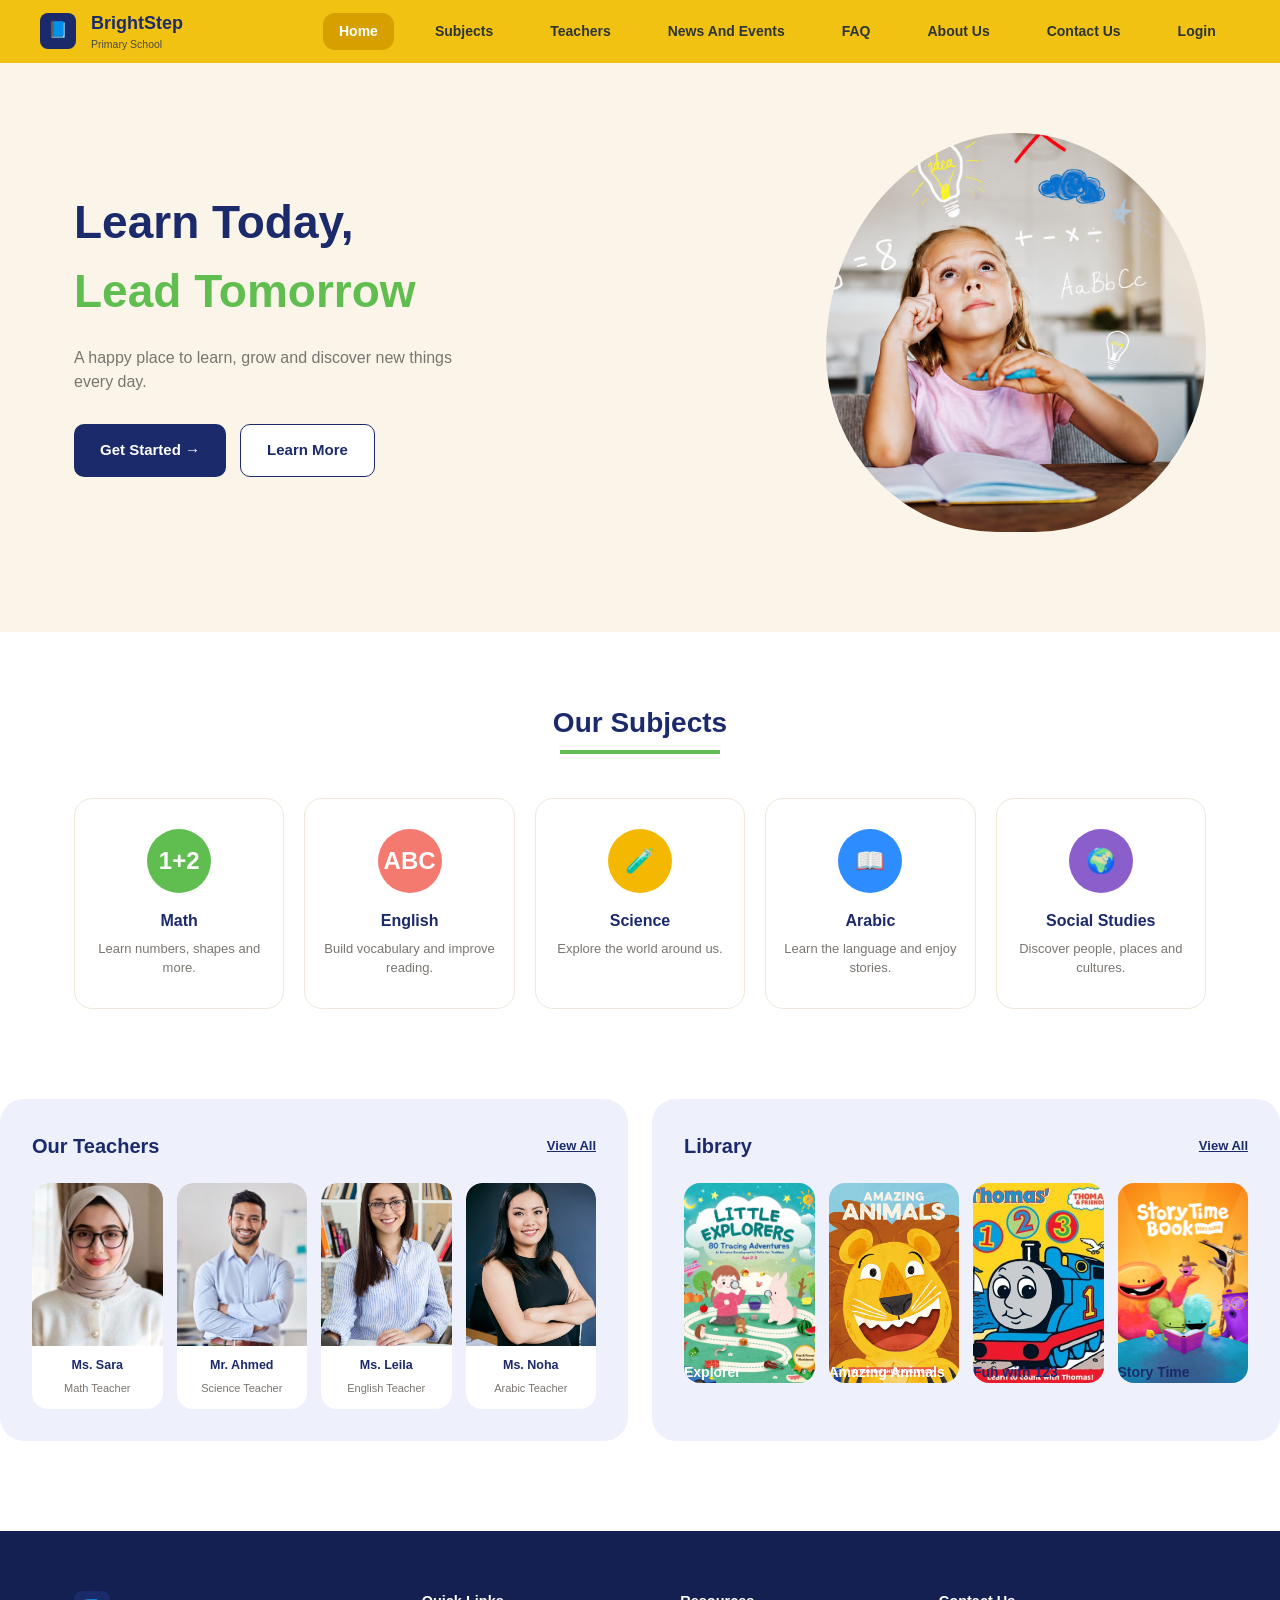
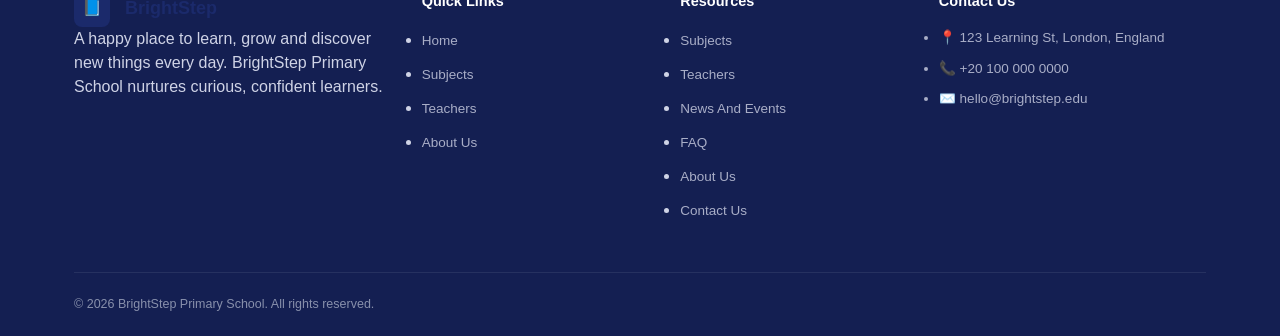
==== index.html @ 3312d513 "Fix HTML entities in index.html Replaced HTML entities with actual characters for better readability" ====
<!DOCTYPE html>
<html lang="en">
<head>
  <meta charset="UTF-8">
  <meta name="viewport" content="width=device-width, initial-scale=1.0">
  <link rel="stylesheet" href="home.css">
  <title>BrightStep Primary School</title>
</head>
<body>
<header class="nav">
  <a class="brand">
    <div class="logo">📘</div>
    <div>
      <div class="name">BrightStep</div>
      <div class="tag">Primary School</div>
    </div>
  </a>
  <nav class="links">
    <a href="index.html" class="active">Home</a>
    <a href="subjects.html">Subjects</a>
    <a href="teachers.html">Teachers</a>
    <a href="news&events.html">News And Events</a>
    <a href="FAQ.html">FAQ</a>
    <a href="about.html">About Us</a>
    <a href="contact.html">Contact Us</a>
    <a href="login.html">Login</a>
  </nav>
</header>
<section class="hero">
  <div class="wrap">
    <div class="text">
      <h1>Learn Today,<br><span class="lead">Lead  Tomorrow</span></h1>
      <p>A happy place to learn, grow and discover new things every day.</p>
      <div class="ta">
        <a class="btn1" href="subject">Get Started →</a>
        <a class="btn2" href="news&events.html">Learn More</a>
      </div>
    </div>
    <div class="img2">
        <img src="child thinking 2.png">
      </div>     
    </div>
  </div>
</section>
<section class="subjects" id="subjects">
  <div class="wrap">
    <h2>Our Subjects</h2>
    <div class="underline"></div>
    <div class="grid">
      <div class="card">
        <div class="icon" style="background:var(--green);">1+2</div>
        <h3>Math</h3><p>Learn numbers, shapes and more.</p>
      </div>
      <div class="card">
        <div class="icon" style="background:var(--pink);">ABC</div>
        <h3>English</h3><p>Build vocabulary and improve reading.</p>
      </div>
      <div class="card">
        <div class="icon" style="background:var(--gold);">🧪</div>
        <h3>Science</h3><p>Explore the world around us.</p>
      </div>
      <div class="card">
        <div class="icon" style="background:var(--blue);">📖</div>
        <h3>Arabic</h3><p>Learn the language and enjoy stories.</p>
      </div>
      <div class="card">
        <div class="icon" style="background:var(--purple);">🌍</div>
        <h3>Social Studies</h3><p>Discover people, places and cultures.</p>
      </div>
    </div>
  </div>
</section>
<section class="teach" id="teachers">
  <div class="panel">
    <div class="head"><h2>Our Teachers</h2><a href="teacher.html">View All</a></div>
    <div class="teach-grid">
      <div class="teach-card"><div class="teach-photo">
        <img src="teach1.jpeg">
      </div><div class="info"><b>Ms. Sara</b><span>Math Teacher</span></div></div>
      <div class="teach-card"><div class="teach-photo">
        <img src="teach2.jpeg">
      </div><div class="info"><b>Mr. Ahmed</b><span>Science Teacher</span></div></div>
      <div class="teach-card"><div class="teach-photo">
        <img src="teach3.jpeg">
      </div><div class="info"><b>Ms. Leila</b><span>English Teacher</span></div></div>
      <div class="teach-card"><div class="teach-photo">
        <img src="teach4.jpeg">
      </div><div class="info"><b>Ms. Noha</b><span>Arabic Teacher</span></div></div>
    </div>
  </div>
  <div class="panel" id="library">
    <div class="head"><h2>Library</h2><a href="#">View All</a></div>
    <div class="library-grid">
      <div class="book-card">Explorer</div>
      <div class="book-card">Amazing Animals</div>
      <div class="book-card">Fun with 123</div>
      <div class="book-card">Story Time</div>
    </div>
  </div>
</section>
<footer class="footer" id="footer">
  <div class="wrap">
    <div class="top">
      <div class="nav">
        <a class="brand" >
          <div class="logo">📘</div>
          <div class="name">BrightStep</div>
        </a>
        <p>A happy place to learn, grow and discover new things every day. BrightStep Primary School nurtures curious, confident learners.</p>   
      </div>
      <div class="foot">
        <h4>Quick Links</h4>
        <ul>
          <li><a href="index.html">Home</a></li>
          <li><a href="subjects.html">Subjects</a></li>
          <li><a href="teachers.html">Teachers</a></li>
          <li><a href="about.html">About Us</a></li>
        </ul>
      </div>
      <div class="foot">
        <h4>Resources</h4>
        <ul>
          <li><a href="subject.html">Subjects</a></li>
          <li><a href="teacher.html">Teachers</a></li>
          <li><a href="news&events.html">News And Events</a></li>
          <li><a href="FAQ.html">FAQ</a></li>
          <li><a href="about.html">About Us</a></li>
          <li><a href="contact.html">Contact Us</a></li>
        </ul>
      </div>
      <div class="foot">
        <h4>Contact Us</h4>
        <ul class="contact">
          <li>📍 123 Learning St, London, England</li>
          <li>📞 +20 100 000 0000</li>
          <li>✉️ hello@brightstep.edu</li>
        </ul>
      </div>
    </div>
    <div class="bottom">
      <span>© 2026 BrightStep Primary School. All rights reserved.</span>
    </div>
  </div>
</footer>

</body>
</html>
---- home.css ----
:root{
--navy:#1B2A6B;
--navy-dark:#141F52;
--gold:#F5B800;
--cream:#FBF4E8;
--green:#5FBE4F;
--pink:#F4796F;
--blue:#2D8CFF;
--purple:#8A5FCC;
--ink:#2E2A26;
--muted:#7A7570;
--line:#EFE7D8;
--radius:18px;
 }
*{box-sizing:border-box;
margin:0;
padding:0;}
body{
font-family:'Segoe UI', Tahoma, Arial, sans-serif;
color:var(--ink);
background:#fff;
line-height:1.5;
}
.wrap{
max-width:1180px;
margin:0 auto;
padding:0 24px;}
header.nav {
width: 100%;
background-color: #f1c212;
display: flex;
align-items: center;
padding: 10px 40px;
box-sizing: border-box;
gap: 30px; 
}
.brand {
display: flex;
align-items: center;
gap: 15px;
text-decoration: none;
}
.brand .logo {
  width: 36px;
  height: 36px;
  background: var(--navy, #1e272e);
  border-radius: 8px;
  display: flex;
  align-items: center;
  justify-content: center;
  color: #fff;
  font-size: 16px;
  font-family: 'Courier New', Courier, monospace;
}
.brand .name {
  font-size: 18px;
  font-weight: 800;
  color: var(--navy, #1e272e);
  font-family: Verdana, Geneva, Tahoma, sans-serif;
}
.brand .tag {
  font-size: 10.5px;
  color: #4a4a4a;
}
nav.links {
  display: flex;
  align-items: center;
  gap: 25px; 
  padding-left:110px;
}
nav.links a {
  text-decoration: none;
  font-size: 14px;
  font-weight: 600;
  color: #2d3436;
  padding: 8px 16px;
  border-radius: 12px; 
  transition: all 0.2s ease;
  white-space: nowrap;
  font-family: Verdana, Geneva, Tahoma, sans-serif;
}
nav.links a.active {
  background-color: #d6a100;
  color: #ffffff;
  font-weight: 700;
}
nav.links a:hover:not(.active) {
  background-color: rgba(255, 255, 255, 0.25);
}
.hero{
  background:var(--cream); 
  position:relative;
  overflow:hidden;
  padding:70px 0 100px;}
.hero .wrap{display:flex;
  align-items:center;
  gap:40px;
  position:relative;}
.text{flex:1;
  min-width:280px;}
.text h1{font-size:46px;
  font-weight:800;
  color:var(--navy);
  margin-bottom:20px;}
.text h1 .lead{color:var(--green);}
.text p{color:var(--muted);
  font-size:16px;
  max-width:420px;
  margin-bottom:30px;}
.ta{display:flex;
  gap:14px;}
.btn1{
  background:var(--navy);
  color:#fff;
  padding:14px 26px;
  border-radius:10px;
  font-weight:700;
  font-size:15px;
  display:inline-flex;
  align-items:center;
  gap:8px;
  text-decoration: none;
}
.btn2{
  text-decoration: none;
  background:#fff;
  color:var(--navy);
  padding:14px 26px;
  border-radius:10px;
  font-weight:700;
  font-size:15px;
  border:1.5px solid var(--navy);
}
.img2{
  width:100%;
  max-width:380px;
  aspect-ratio:1/1.05;
  background:#e9dfc9;
  border-radius:50% 50% 45% 45% / 55% 55% 45% 45%;
  display:flex;
  align-items:center;
  justify-content:center;
  font-size:15px;color:var(--muted);
  overflow:hidden;
}

.img2 img {
  width: 100%;
  height: 100%;
  object-fit: cover;
  display: block;
}


.subjects{padding:70px 0 40px;
  text-align:center;}
.subjects h2{color:var(--navy);
  font-size:28px;
  font-weight:800;
  margin-bottom:6px;}
.subjects .underline{width:160px;
  height:4px;
  background:var(--green);
  margin:0 auto 44px;}
.grid{display:grid;
  grid-template-columns:repeat(5,1fr);
  gap:20px;}
.card{
  border:1px solid var(--line);
  border-radius:var(--radius);
  padding:30px 16px;
  transition:transform .2s, box-shadow .2s;
  }
.card:hover{transform:translateY(-4px);
  box-shadow:0 12px 24px rgba(27,42,107,.08);}
.icon{
  width:64px;
  height:64px;
  border-radius:50%;
  margin:0 auto 16px;
  display:flex;
  align-items:center;
  justify-content:center;
  font-size:24px;
  font-weight:800;
  color:#fff;
}
.card h3{font-size:16px;
  color:var(--navy);
  margin-bottom:6px;}
.card p{font-size:13px;
  color:var(--muted);}
.teach{padding:50px 0 90px;
  display:grid;
  grid-template-columns:1fr 1fr;gap:24px;}
.panel{background:#EEF1FB;
  border-radius:24px;
  padding:32px;}
.head{display:flex;
  justify-content:space-between;
  align-items:center;
  margin-bottom:22px;}
.panel h2{font-size:20px;
  color:var(--navy);
  font-weight:800;}
.head a{font-size:13px;
  color:var(--navy);
  font-weight:700;}
.teach-grid, .library-grid{display:grid;
  grid-template-columns:repeat(4,1fr);gap:14px;}
.teach-card{border-radius:16px;
  overflow:hidden;
  background:#fff;
  text-align:center;}
.teach-photo {
  width: 100%;
  aspect-ratio: 4 / 5; 
  overflow: hidden;
  background: #d8dcef;
  border-radius: 16px 16px 0 0;
}
.teach-photo img {
  width: 100%;
  height: 100%;
  object-fit: cover;
  object-position: center; 
  display: block;
}
.teach-card .info{
  padding:10px 6px;}
.teach-card .info b{
  font-size:12.5px;
  color:var(--navy);
  display:block;}
.teach-card .info span{font-size:11px;
  color:var(--muted);}
.book-card {
  border-radius: 16px;
  display: flex;
  align-items: flex-end;
  color: #fff;
  font-weight: 800;
  font-size: 14px;
  position: relative;
  height: 200px;
  overflow: hidden;
  background-size: cover !important;
  background-position: center !important;
  background-repeat: no-repeat !important;
}
.book-card:nth-child(1) {
  background-color: #1D3E7C;
  background-image: url("phto1.jpeg");
}
.book-card:nth-child(2) {
  background-color: #8CC98A;
  background-image: url("phto2.jpeg");
}
.book-card:nth-child(3) {
  background-color: #BEE3D4;
  color: var(--navy);
  background-image: url("phto3.jpeg");
}
.book-card:nth-child(4) {
  background-color: #8FD3E8;
  color: var(--navy);
  background-image: url("phto4.jpeg");
}
.footer{
  background:var(--navy-dark);
  color:#cfd3e6;
  padding:60px 0 0;}
.top{display:grid;
  grid-template-columns:1.4fr 1fr 1fr 1.2fr;
  gap:36px;
  padding-bottom:40px;
  border-bottom:1px solid rgba(255,255,255,.08);}
.foot h4{color:#fff;
  font-size:14.5px;
  margin-bottom:16px;
  font-weight:700;}
.foot ul li{
  margin-bottom:10px;
}
.foot ul li a{
  font-size:13.5px;
  color:#a9aec7;
  text-decoration: none;}
.foot ul li a:hover{
  color:var(--gold);}
.contact li{font-size:13.5px;
  color:#a9aec7;
  margin-bottom:12px;}
.bottom{
  display:flex;
  justify-content:space-between;
  align-items:center;
  padding:22px 0;
  font-size:12.5px;
  color:#8890ac;
  flex-wrap:wrap;
  gap:10px;
}
@media screen and (max-width: 768px) {
    html, body {
        width: 100% !important;
        max-width: 100% !important;
        overflow-x: hidden !important;
        margin: 0 !important;
        padding: 0 !important;
    }
    div, section, header, footer, .wrap, .panel {
        max-width: 100% !important;
        box-sizing: border-box !important;
    }
    .wrap {
        padding-left: 15px !important;
        padding-right: 15px !important;
    }
    .nav {
        flex-direction: column !important;
        align-items: center !important;
        text-align: center !important;
        height: auto !important;
    }
    .nav .links {
        flex-direction: column !important;
        width: 100% !important;
        gap: 12px !important;
        padding: 10px 0 !important;
    }
    .teach {
        flex-direction: column !important;
        width: 100% !important;
    }
    .panel {
        width: 100% !important;
        margin-bottom: 20px !important;
    }
    .teach-grid, 
    .library-grid, 
    .grid {
        display: flex !important;
        flex-direction: column !important;
        width: 100% !important;
        gap: 15px !important;
    }
    .teach-card, 
    .book-card, 
    .card {
        width: 100% !important;
        max-width: 100% !important;
    }
    .footer .top {
        flex-direction: column !important;
        text-align: center !important;
        gap: 25px !important;
    }
    .footer .foot ul {
        padding: 0 !important;
    }
}
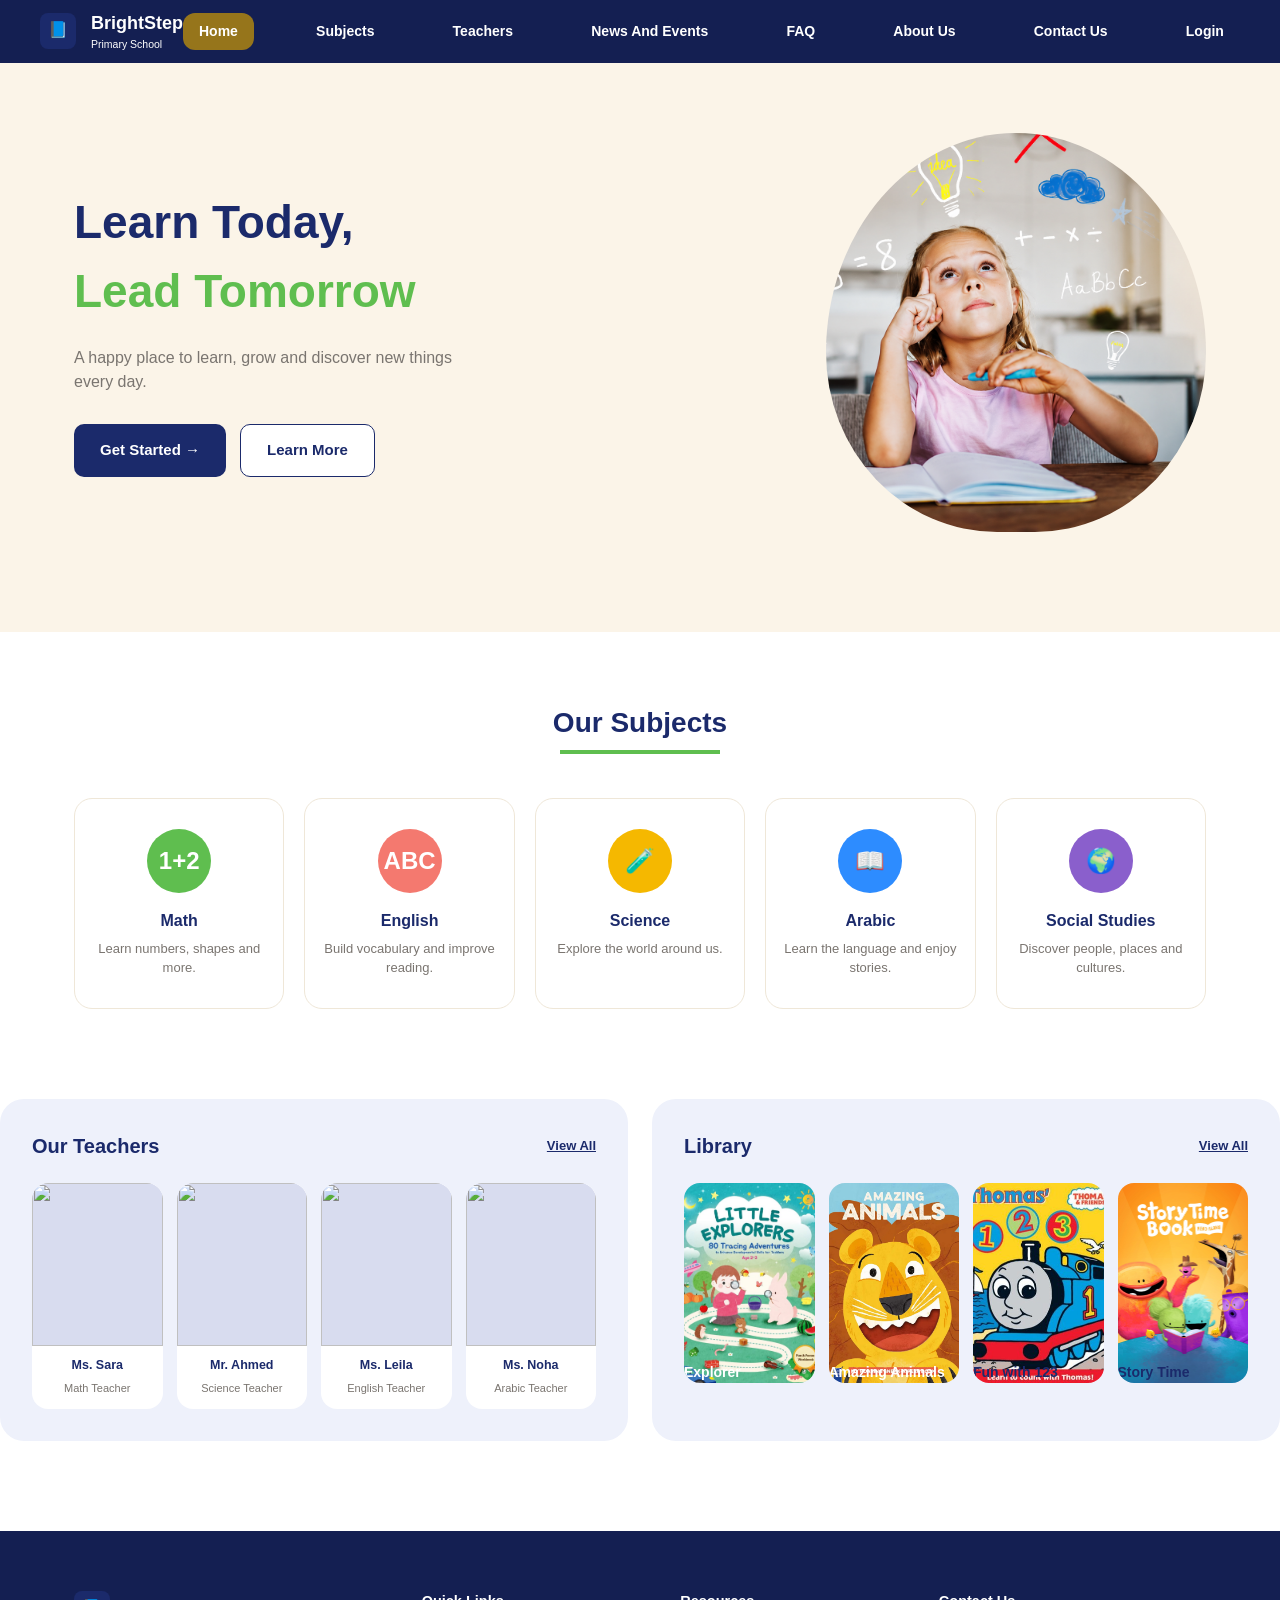
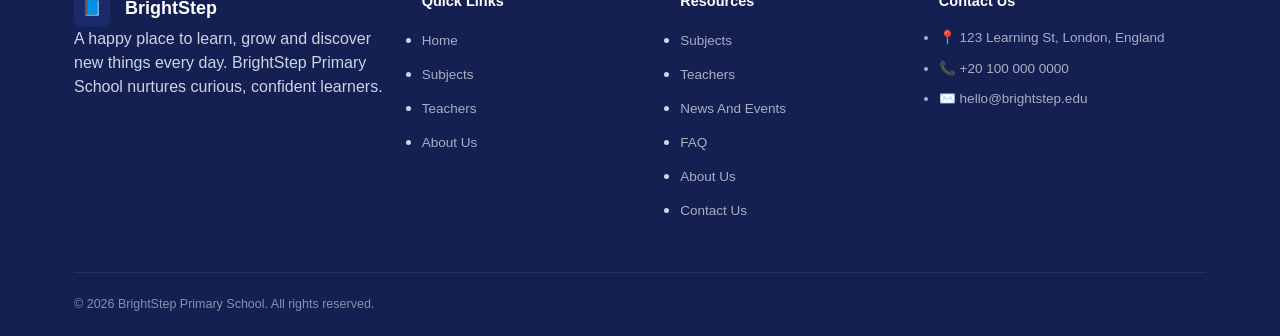
==== commit 26827d22: "Fix HTML formatting and structure" ====
--- a/index.html
+++ b/index.html
@@ -17,7 +17,7 @@
   </a>
   <nav class="links">
     <a href="index.html" class="active">Home</a>
-    <a href="subjects.html">Subjects</a>
+    <a href="subject.html">Subjects</a>
     <a href="teachers.html">Teachers</a>
     <a href="news&events.html">News And Events</a>
     <a href="FAQ.html">FAQ</a>
--- a/home.css
+++ b/home.css
@@ -1,44 +1,48 @@
-:root{
---navy:#1B2A6B;
---navy-dark:#141F52;
---gold:#F5B800;
---cream:#FBF4E8;
---green:#5FBE4F;
---pink:#F4796F;
---blue:#2D8CFF;
---purple:#8A5FCC;
---ink:#2E2A26;
---muted:#7A7570;
---line:#EFE7D8;
---radius:18px;
- }
-*{box-sizing:border-box;
-margin:0;
-padding:0;}
-body{
-font-family:'Segoe UI', Tahoma, Arial, sans-serif;
-color:var(--ink);
-background:#fff;
-line-height:1.5;
-}
-.wrap{
-max-width:1180px;
-margin:0 auto;
-padding:0 24px;}
+:root {
+  --navy: #1b2a6b;
+  --navy-dark: #141f52;
+  --gold: #f5b800;
+  --cream: #fbf4e8;
+  --green: #5fbe4f;
+  --pink: #f4796f;
+  --blue: #2d8cff;
+  --purple: #8a5fcc;
+  --ink: #2e2a26;
+  --muted: #7a7570;
+  --line: #efe7d8;
+  --radius: 18px;
+}
+* {
+  box-sizing: border-box;
+  margin: 0;
+  padding: 0;
+}
+body {
+  font-family: "Segoe UI", Tahoma, Arial, sans-serif;
+  color: var(--ink);
+  background: #fff;
+  line-height: 1.5;
+}
+.wrap {
+  max-width: 1180px;
+  margin: 0 auto;
+  padding: 0 24px;
+}
 header.nav {
-width: 100%;
-background-color: #f1c212;
-display: flex;
-align-items: center;
-padding: 10px 40px;
-box-sizing: border-box;
-gap: 30px; 
+  width: 100%;
+  background-color: var(--navy-dark);
+  display: flex;
+  color: white;
+  align-items: center;
+  padding: 10px 40px;
+  box-sizing: border-box;
 }
 .brand {
-display: flex;
-align-items: center;
-gap: 15px;
-text-decoration: none;
+  display: flex;
+  align-items: center;
+  gap: 15px;
+  text-decoration: none;
+  flex-shrink: 0;
 }
 .brand .logo {
   width: 36px;
@@ -50,98 +54,113 @@
   justify-content: center;
   color: #fff;
   font-size: 16px;
-  font-family: 'Courier New', Courier, monospace;
+  font-family: "Courier New", Courier, monospace;
 }
 .brand .name {
   font-size: 18px;
   font-weight: 800;
-  color: var(--navy, #1e272e);
+  color: white;
   font-family: Verdana, Geneva, Tahoma, sans-serif;
 }
 .brand .tag {
   font-size: 10.5px;
-  color: #4a4a4a;
+  color: white;
 }
 nav.links {
   display: flex;
   align-items: center;
-  gap: 25px; 
-  padding-left:110px;
+  justify-content: space-between;
+  flex: 1;
+  color: white;
 }
 nav.links a {
   text-decoration: none;
   font-size: 14px;
   font-weight: 600;
-  color: #2d3436;
+  color: white;
   padding: 8px 16px;
-  border-radius: 12px; 
+  border-radius: 12px;
   transition: all 0.2s ease;
   white-space: nowrap;
   font-family: Verdana, Geneva, Tahoma, sans-serif;
 }
 nav.links a.active {
-  background-color: #d6a100;
+  background-color: #d6a000ab;
   color: #ffffff;
   font-weight: 700;
 }
 nav.links a:hover:not(.active) {
   background-color: rgba(255, 255, 255, 0.25);
 }
-.hero{
-  background:var(--cream); 
-  position:relative;
-  overflow:hidden;
-  padding:70px 0 100px;}
-.hero .wrap{display:flex;
-  align-items:center;
-  gap:40px;
-  position:relative;}
-.text{flex:1;
-  min-width:280px;}
-.text h1{font-size:46px;
-  font-weight:800;
-  color:var(--navy);
-  margin-bottom:20px;}
-.text h1 .lead{color:var(--green);}
-.text p{color:var(--muted);
-  font-size:16px;
-  max-width:420px;
-  margin-bottom:30px;}
-.ta{display:flex;
-  gap:14px;}
-.btn1{
-  background:var(--navy);
-  color:#fff;
-  padding:14px 26px;
-  border-radius:10px;
-  font-weight:700;
-  font-size:15px;
-  display:inline-flex;
-  align-items:center;
-  gap:8px;
+.hero {
+  background: var(--cream);
+  position: relative;
+  overflow: hidden;
+  padding: 70px 0 100px;
+}
+.hero .wrap {
+  display: flex;
+  align-items: center;
+  gap: 40px;
+  position: relative;
+}
+.text {
+  flex: 1;
+  min-width: 280px;
+}
+.text h1 {
+  font-size: 46px;
+  font-weight: 800;
+  color: var(--navy);
+  margin-bottom: 20px;
+}
+.text h1 .lead {
+  color: var(--green);
+}
+.text p {
+  color: var(--muted);
+  font-size: 16px;
+  max-width: 420px;
+  margin-bottom: 30px;
+}
+.ta {
+  display: flex;
+  gap: 14px;
+}
+.btn1 {
+  background: var(--navy);
+  color: #fff;
+  padding: 14px 26px;
+  border-radius: 10px;
+  font-weight: 700;
+  font-size: 15px;
+  display: inline-flex;
+  align-items: center;
+  gap: 8px;
   text-decoration: none;
 }
-.btn2{
+.btn2 {
   text-decoration: none;
-  background:#fff;
-  color:var(--navy);
-  padding:14px 26px;
-  border-radius:10px;
-  font-weight:700;
-  font-size:15px;
-  border:1.5px solid var(--navy);
-}
-.img2{
-  width:100%;
-  max-width:380px;
-  aspect-ratio:1/1.05;
-  background:#e9dfc9;
-  border-radius:50% 50% 45% 45% / 55% 55% 45% 45%;
-  display:flex;
-  align-items:center;
-  justify-content:center;
-  font-size:15px;color:var(--muted);
-  overflow:hidden;
+  background: #fff;
+  color: var(--navy);
+  padding: 14px 26px;
+  border-radius: 10px;
+  font-weight: 700;
+  font-size: 15px;
+  border: 1.5px solid var(--navy);
+}
+.img2 {
+  width: 100%;
+  max-width: 380px;
+  aspect-ratio: 1/1.05;
+  background: #e9dfc9;
+  border-radius: 50% 50% 45% 45% / 55% 55% 45% 45%;
+  display: flex;
+  align-items: center;
+  justify-content: center;
+  font-size: 15px;
+  color: var(--muted);
+  overflow: hidden;
 }
 
 .img2 img {
@@ -151,70 +170,102 @@
   display: block;
 }
 
-
-.subjects{padding:70px 0 40px;
-  text-align:center;}
-.subjects h2{color:var(--navy);
-  font-size:28px;
-  font-weight:800;
-  margin-bottom:6px;}
-.subjects .underline{width:160px;
-  height:4px;
-  background:var(--green);
-  margin:0 auto 44px;}
-.grid{display:grid;
-  grid-template-columns:repeat(5,1fr);
-  gap:20px;}
-.card{
-  border:1px solid var(--line);
-  border-radius:var(--radius);
-  padding:30px 16px;
-  transition:transform .2s, box-shadow .2s;
-  }
-.card:hover{transform:translateY(-4px);
-  box-shadow:0 12px 24px rgba(27,42,107,.08);}
-.icon{
-  width:64px;
-  height:64px;
-  border-radius:50%;
-  margin:0 auto 16px;
-  display:flex;
-  align-items:center;
-  justify-content:center;
-  font-size:24px;
-  font-weight:800;
-  color:#fff;
-}
-.card h3{font-size:16px;
-  color:var(--navy);
-  margin-bottom:6px;}
-.card p{font-size:13px;
-  color:var(--muted);}
-.teach{padding:50px 0 90px;
-  display:grid;
-  grid-template-columns:1fr 1fr;gap:24px;}
-.panel{background:#EEF1FB;
-  border-radius:24px;
-  padding:32px;}
-.head{display:flex;
-  justify-content:space-between;
-  align-items:center;
-  margin-bottom:22px;}
-.panel h2{font-size:20px;
-  color:var(--navy);
-  font-weight:800;}
-.head a{font-size:13px;
-  color:var(--navy);
-  font-weight:700;}
-.teach-grid, .library-grid{display:grid;
-  grid-template-columns:repeat(4,1fr);gap:14px;}
-.teach-card{border-radius:16px;
-  overflow:hidden;
-  background:#fff;
-  text-align:center;}
+.subjects {
+  padding: 70px 0 40px;
+  text-align: center;
+}
+.subjects h2 {
+  color: var(--navy);
+  font-size: 28px;
+  font-weight: 800;
+  margin-bottom: 6px;
+}
+.subjects .underline {
+  width: 160px;
+  height: 4px;
+  background: var(--green);
+  margin: 0 auto 44px;
+}
+.grid {
+  display: grid;
+  grid-template-columns: repeat(5, 1fr);
+  gap: 20px;
+}
+.card {
+  border: 1px solid var(--line);
+  border-radius: var(--radius);
+  padding: 30px 16px;
+  transition:
+    transform 0.2s,
+    box-shadow 0.2s;
+}
+.card:hover {
+  transform: translateY(-4px);
+  box-shadow: 0 12px 24px rgba(27, 42, 107, 0.08);
+}
+.icon {
+  width: 64px;
+  height: 64px;
+  border-radius: 50%;
+  margin: 0 auto 16px;
+  display: flex;
+  align-items: center;
+  justify-content: center;
+  font-size: 24px;
+  font-weight: 800;
+  color: #fff;
+}
+.card h3 {
+  font-size: 16px;
+  color: var(--navy);
+  margin-bottom: 6px;
+}
+.card p {
+  font-size: 13px;
+  color: var(--muted);
+}
+.teach {
+  padding: 50px 0 90px;
+  display: grid;
+  grid-template-columns: 1fr 1fr;
+  gap: 24px;
+}
+.panel {
+  background: #eef1fb;
+  border-radius: 24px;
+  padding: 32px;
+}
+.head {
+  display: flex;
+  justify-content: space-between;
+  align-items: center;
+  margin-bottom: 22px;
+}
+.panel h2 {
+  font-size: 20px;
+  color: var(--navy);
+  font-weight: 800;
+}
+.head a {
+  font-size: 13px;
+  color: var(--navy);
+  font-weight: 700;
+}
+.teach-grid,
+.library-grid {
+  display: grid;
+  grid-template-columns: repeat(4, 1fr);
+  gap: 14px;
+}
+.teach-card {
+  border-radius: 16px;
+  overflow: hidden;
+  background: #fff;
+  text-align: center;
+}
 .teach-photo {
   width: 100%;
-  aspect-ratio: 4 / 5; 
+  aspect-ratio: 4 / 5;
   overflow: hidden;
   background: #d8dcef;
   border-radius: 16px 16px 0 0;
@@ -223,17 +274,21 @@
   width: 100%;
   height: 100%;
   object-fit: cover;
-  object-position: center; 
+  object-position: center;
   display: block;
 }
-.teach-card .info{
-  padding:10px 6px;}
-.teach-card .info b{
-  font-size:12.5px;
-  color:var(--navy);
-  display:block;}
-.teach-card .info span{font-size:11px;
-  color:var(--muted);}
+.teach-card .info {
+  padding: 10px 6px;
+}
+.teach-card .info b {
+  font-size: 12.5px;
+  color: var(--navy);
+  display: block;
+}
+.teach-card .info span {
+  font-size: 11px;
+  color: var(--muted);
+}
 .book-card {
   border-radius: 16px;
   display: flex;
@@ -249,114 +304,113 @@
   background-repeat: no-repeat !important;
 }
 .book-card:nth-child(1) {
-  background-color: #1D3E7C;
+  background-color: #1d3e7c;
   background-image: url("phto1.jpeg");
 }
 .book-card:nth-child(2) {
-  background-color: #8CC98A;
+  background-color: #8cc98a;
   background-image: url("phto2.jpeg");
 }
 .book-card:nth-child(3) {
-  background-color: #BEE3D4;
+  background-color: #bee3d4;
   color: var(--navy);
   background-image: url("phto3.jpeg");
 }
 .book-card:nth-child(4) {
-  background-color: #8FD3E8;
+  background-color: #8fd3e8;
   color: var(--navy);
   background-image: url("phto4.jpeg");
 }
-.footer{
-  background:var(--navy-dark);
-  color:#cfd3e6;
-  padding:60px 0 0;}
-.top{display:grid;
-  grid-template-columns:1.4fr 1fr 1fr 1.2fr;
-  gap:36px;
-  padding-bottom:40px;
-  border-bottom:1px solid rgba(255,255,255,.08);}
-.foot h4{color:#fff;
-  font-size:14.5px;
-  margin-bottom:16px;
-  font-weight:700;}
-.foot ul li{
-  margin-bottom:10px;
-}
-.foot ul li a{
-  font-size:13.5px;
-  color:#a9aec7;
-  text-decoration: none;}
-.foot ul li a:hover{
-  color:var(--gold);}
-.contact li{font-size:13.5px;
-  color:#a9aec7;
-  margin-bottom:12px;}
-.bottom{
-  display:flex;
-  justify-content:space-between;
-  align-items:center;
-  padding:22px 0;
-  font-size:12.5px;
-  color:#8890ac;
-  flex-wrap:wrap;
-  gap:10px;
-}
-@media screen and (max-width: 768px) {
-    html, body {
-        width: 100% !important;
-        max-width: 100% !important;
-        overflow-x: hidden !important;
-        margin: 0 !important;
-        padding: 0 !important;
-    }
-    div, section, header, footer, .wrap, .panel {
-        max-width: 100% !important;
-        box-sizing: border-box !important;
-    }
-    .wrap {
-        padding-left: 15px !important;
-        padding-right: 15px !important;
-    }
-    .nav {
-        flex-direction: column !important;
-        align-items: center !important;
-        text-align: center !important;
-        height: auto !important;
-    }
-    .nav .links {
-        flex-direction: column !important;
-        width: 100% !important;
-        gap: 12px !important;
-        padding: 10px 0 !important;
-    }
-    .teach {
-        flex-direction: column !important;
-        width: 100% !important;
-    }
-    .panel {
-        width: 100% !important;
-        margin-bottom: 20px !important;
-    }
-    .teach-grid, 
-    .library-grid, 
-    .grid {
-        display: flex !important;
-        flex-direction: column !important;
-        width: 100% !important;
-        gap: 15px !important;
-    }
-    .teach-card, 
-    .book-card, 
-    .card {
-        width: 100% !important;
-        max-width: 100% !important;
-    }
-    .footer .top {
-        flex-direction: column !important;
-        text-align: center !important;
-        gap: 25px !important;
-    }
-    .footer .foot ul {
-        padding: 0 !important;
-    }
-}
+.footer {
+  background: var(--navy-dark);
+  color: #cfd3e6;
+  padding: 60px 0 0;
+}
+.top {
+  display: grid;
+  grid-template-columns: 1.4fr 1fr 1fr 1.2fr;
+  gap: 36px;
+  padding-bottom: 40px;
+  border-bottom: 1px solid rgba(255, 255, 255, 0.08);
+}
+.foot h4 {
+  color: #fff;
+  font-size: 14.5px;
+  margin-bottom: 16px;
+  font-weight: 700;
+}
+.foot ul li {
+  margin-bottom: 10px;
+}
+.foot ul li a {
+  font-size: 13.5px;
+  color: #a9aec7;
+  text-decoration: none;
+}
+.foot ul li a:hover {
+  color: var(--gold);
+}
+.contact li {
+  font-size: 13.5px;
+  color: #a9aec7;
+  margin-bottom: 12px;
+}
+.bottom {
+  display: flex;
+  justify-content: space-between;
+  align-items: center;
+  padding: 22px 0;
+  font-size: 12.5px;
+  color: #8890ac;
+  flex-wrap: wrap;
+  gap: 10px;
+}
+@media screen and (max-width: 1000px) {
+  .wrap {
+    padding-left: 15px !important;
+    padding-right: 15px !important;
+  }
+  .nav {
+    flex-direction: column !important;
+    align-items: center !important;
+    text-align: center !important;
+    height: auto !important;
+  }
+  .nav .links {
+    flex-direction: column !important;
+    width: 100% !important;
+    gap: 12px !important;
+    padding: 10px 0 !important;
+  }
+  .teach {
+    grid-template-columns: 1fr !important;
+    width: 100% !important;
+  }
+  .panel {
+    width: 100% !important;
+    margin-bottom: 20px !important;
+  }
+  .teach-grid,
+  .library-grid,
+  .grid {
+    display: grid !important;
+    grid-template-columns: repeat(auto-fit,minmax(130px ,1fr)) !important;
+    width: 100% !important;
+    gap: 15px !important;
+  }
+  .teach-card,
+  .book-card {
+    width: 100% !important;
+    max-width: 100% !important;
+  }
+  .footer .top {
+    grid-template-columns: 1fr !important;
+    text-align: center !important;
+    gap: 25px !important;
+  }
+  .footer .foot ul {
+    padding: 0 !important;
+    list-style: none;
+  }
+}
+
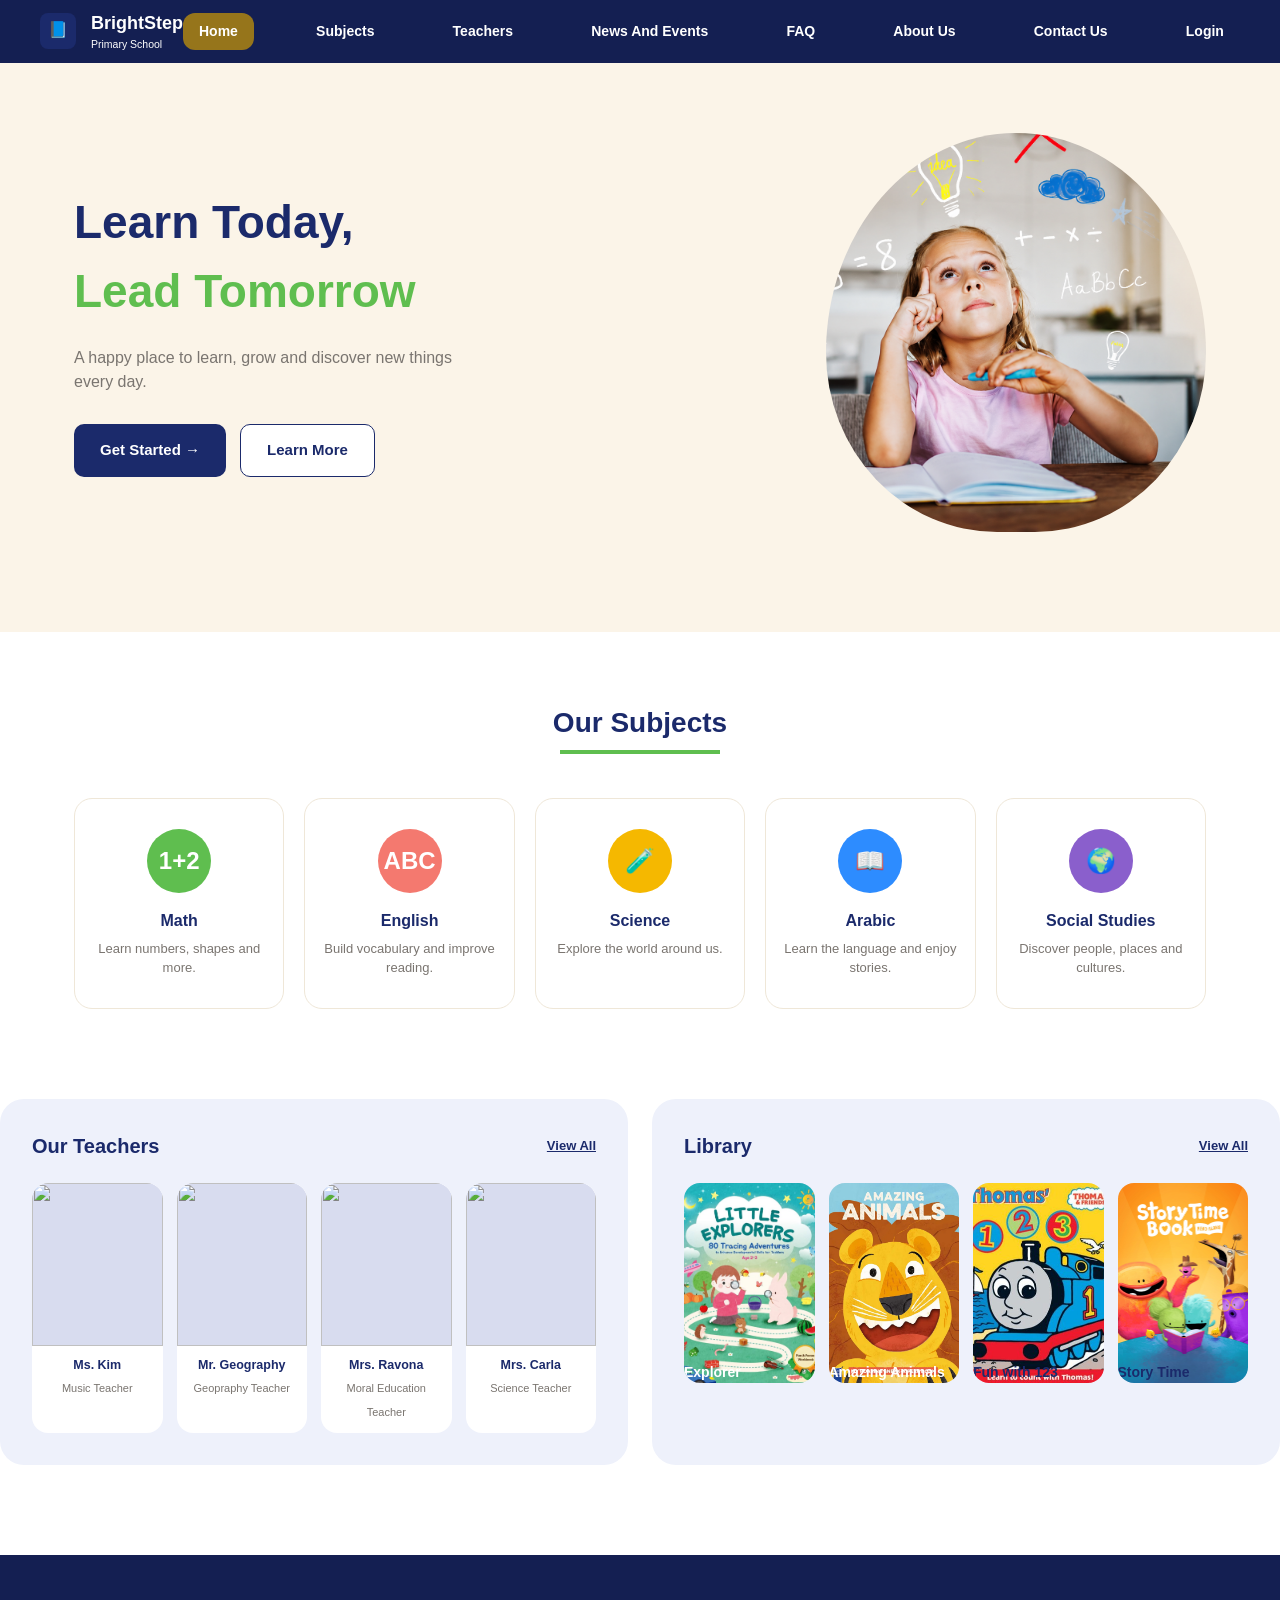
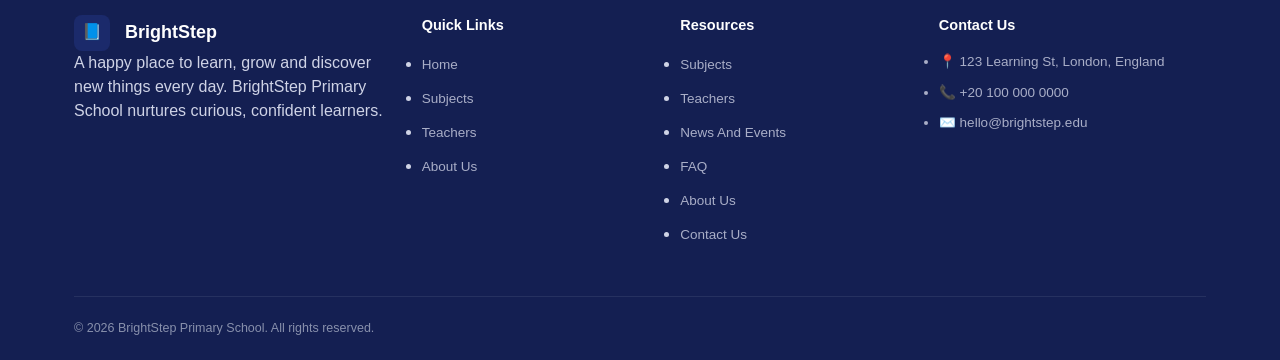
==== commit 6d41561d: "Update index.html" ====
--- a/index.html
+++ b/index.html
@@ -76,16 +76,16 @@
     <div class="teach-grid">
       <div class="teach-card"><div class="teach-photo">
         <img src="teach1.jpeg">
-      </div><div class="info"><b>Ms. Sara</b><span>Math Teacher</span></div></div>
+      </div><div class="info"><b>Ms. Kim</b><span>Music Teacher</span></div></div>
       <div class="teach-card"><div class="teach-photo">
         <img src="teach2.jpeg">
-      </div><div class="info"><b>Mr. Ahmed</b><span>Science Teacher</span></div></div>
+      </div><div class="info"><b>Mr. Geography</b><span>Geopraphy Teacher</span></div></div>
       <div class="teach-card"><div class="teach-photo">
         <img src="teach3.jpeg">
-      </div><div class="info"><b>Ms. Leila</b><span>English Teacher</span></div></div>
+      </div><div class="info"><b>Mrs. Ravona</b><span>Moral Education Teacher</span></div></div>
       <div class="teach-card"><div class="teach-photo">
         <img src="teach4.jpeg">
-      </div><div class="info"><b>Ms. Noha</b><span>Arabic Teacher</span></div></div>
+      </div><div class="info"><b>Mrs. Carla</b><span>Science Teacher</span></div></div>
     </div>
   </div>
   <div class="panel" id="library">
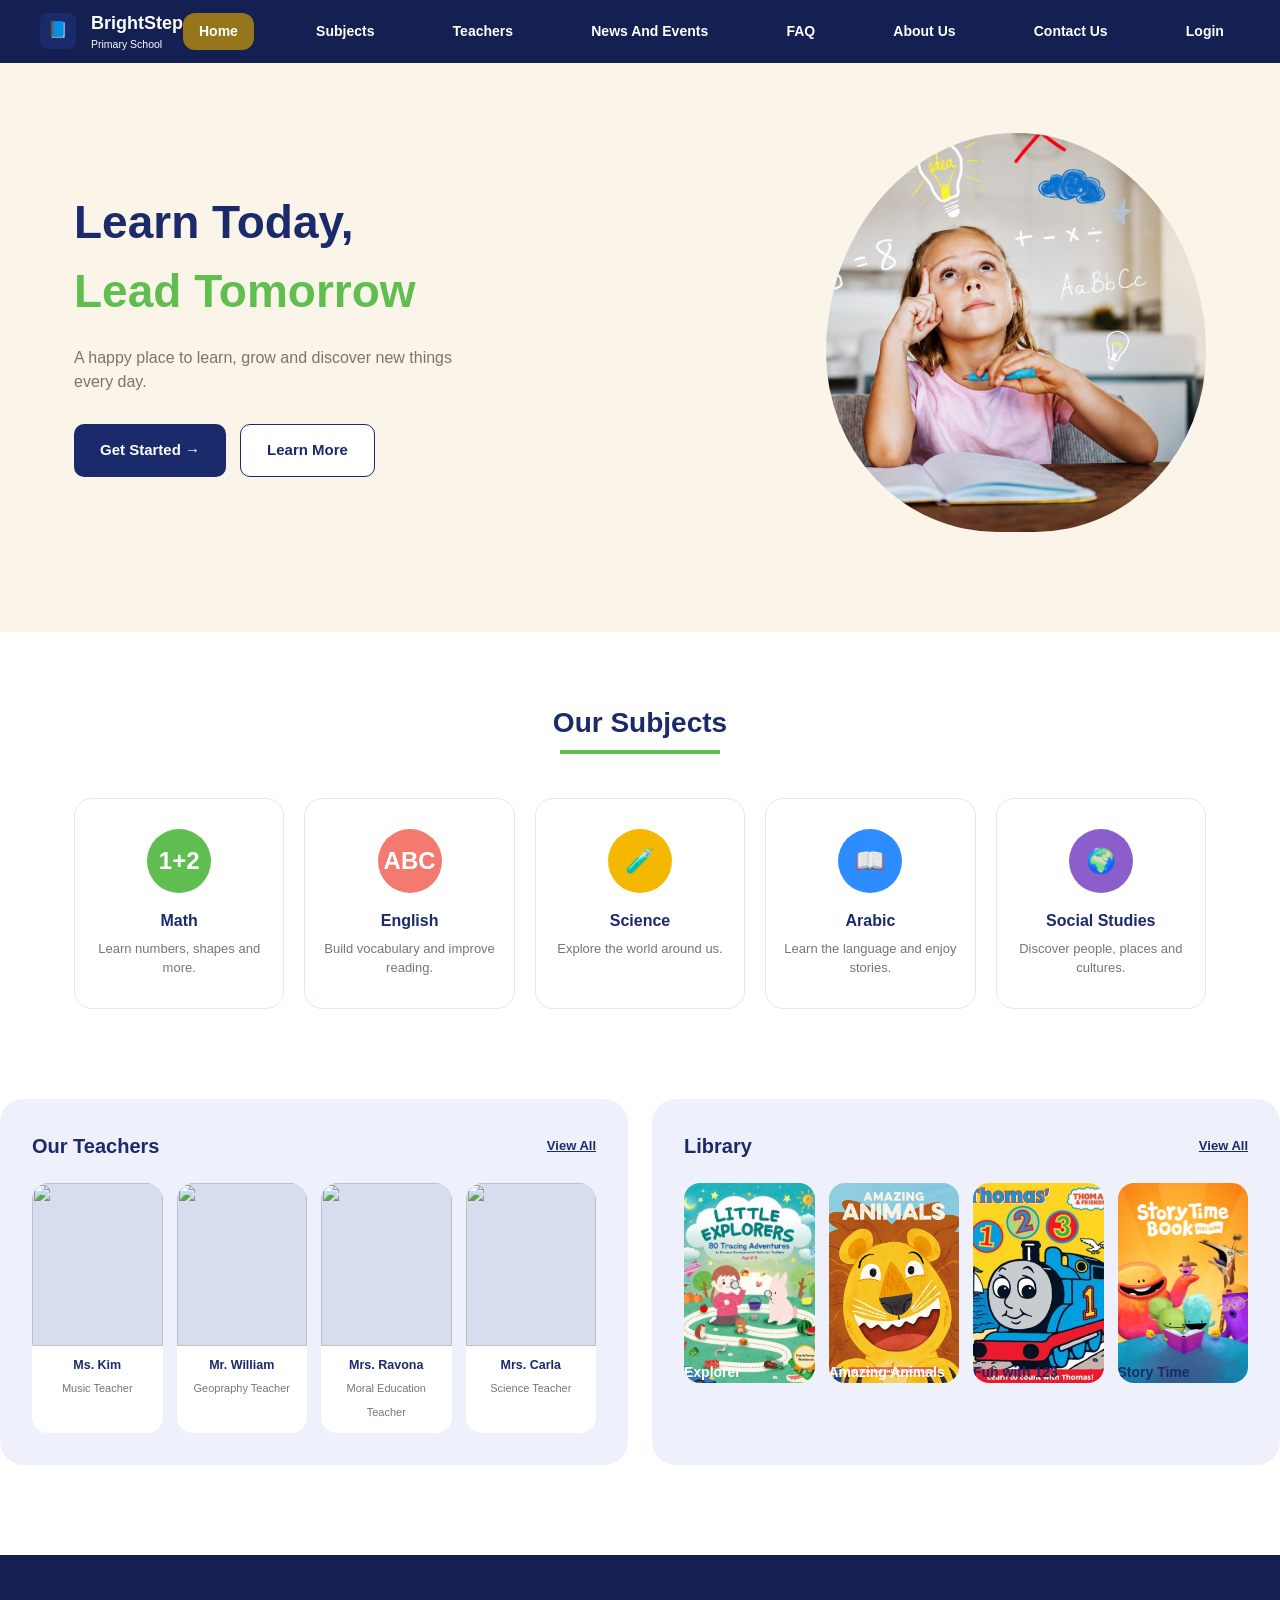
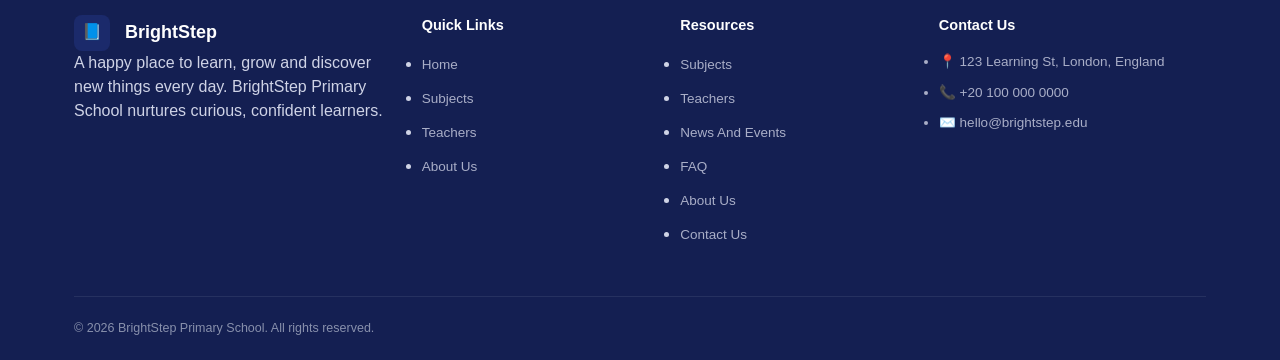
==== commit 24e7cb8c: "Fix HTML formatting and structure" ====
--- a/index.html
+++ b/index.html
@@ -72,19 +72,19 @@
 </section>
 <section class="teach" id="teachers">
   <div class="panel">
-    <div class="head"><h2>Our Teachers</h2><a href="teacher.html">View All</a></div>
+    <div class="head"><h2>Our Teachers</h2><a href="teachers.html">View All</a></div>
     <div class="teach-grid">
       <div class="teach-card"><div class="teach-photo">
-        <img src="teach1.jpeg">
+        <img src="te1.png/pictures">
       </div><div class="info"><b>Ms. Kim</b><span>Music Teacher</span></div></div>
       <div class="teach-card"><div class="teach-photo">
-        <img src="teach2.jpeg">
-      </div><div class="info"><b>Mr. Geography</b><span>Geopraphy Teacher</span></div></div>
+        <img src="te2.png/pictures">
+      </div><div class="info"><b>Mr. William</b><span>Geopraphy Teacher</span></div></div>
       <div class="teach-card"><div class="teach-photo">
-        <img src="teach3.jpeg">
+        <img src="te5.png/pictures">
       </div><div class="info"><b>Mrs. Ravona</b><span>Moral Education Teacher</span></div></div>
       <div class="teach-card"><div class="teach-photo">
-        <img src="teach4.jpeg">
+        <img src="te6.png/pictures">
       </div><div class="info"><b>Mrs. Carla</b><span>Science Teacher</span></div></div>
     </div>
   </div>
--- a/home.css
+++ b/home.css
@@ -18,7 +18,7 @@
   padding: 0;
 }
 body {
-  font-family: "Segoe UI", Tahoma, Arial, sans-serif;
+  font-family: "Poppins", Tahoma, Arial, sans-serif;
   color: var(--ink);
   background: #fff;
   line-height: 1.5;
@@ -54,13 +54,13 @@
   justify-content: center;
   color: #fff;
   font-size: 16px;
-  font-family: "Courier New", Courier, monospace;
+  font-family: "Poppins", Courier, monospace;
 }
 .brand .name {
   font-size: 18px;
   font-weight: 800;
   color: white;
-  font-family: Verdana, Geneva, Tahoma, sans-serif;
+  font-family: 'Poppins', Verdana, Geneva, Tahoma, sans-serif;
 }
 .brand .tag {
   font-size: 10.5px;
@@ -82,7 +82,7 @@
   border-radius: 12px;
   transition: all 0.2s ease;
   white-space: nowrap;
-  font-family: Verdana, Geneva, Tahoma, sans-serif;
+  font-family: 'Poppins', Verdana, Geneva, Tahoma, sans-serif;
 }
 nav.links a.active {
   background-color: #d6a000ab;
@@ -263,6 +263,12 @@
   background: #fff;
   text-align: center;
 }
+
+.teach-card:hover {
+  transform: translateY(-2px);
+  box-shadow: 0 4px 12px rgba(0, 0, 0, 0.8);
+}
+
 .teach-photo {
   width: 100%;
   aspect-ratio: 4 / 5;
@@ -303,6 +309,13 @@
   background-position: center !important;
   background-repeat: no-repeat !important;
 }
+
+.book-card:hover{
+  transform: translateY(-2px);
+  box-shadow: 0 4px 12px rgba(0, 0, 0, 0.8);
+}
+
+
 .book-card:nth-child(1) {
   background-color: #1d3e7c;
   background-image: url("phto1.jpeg");
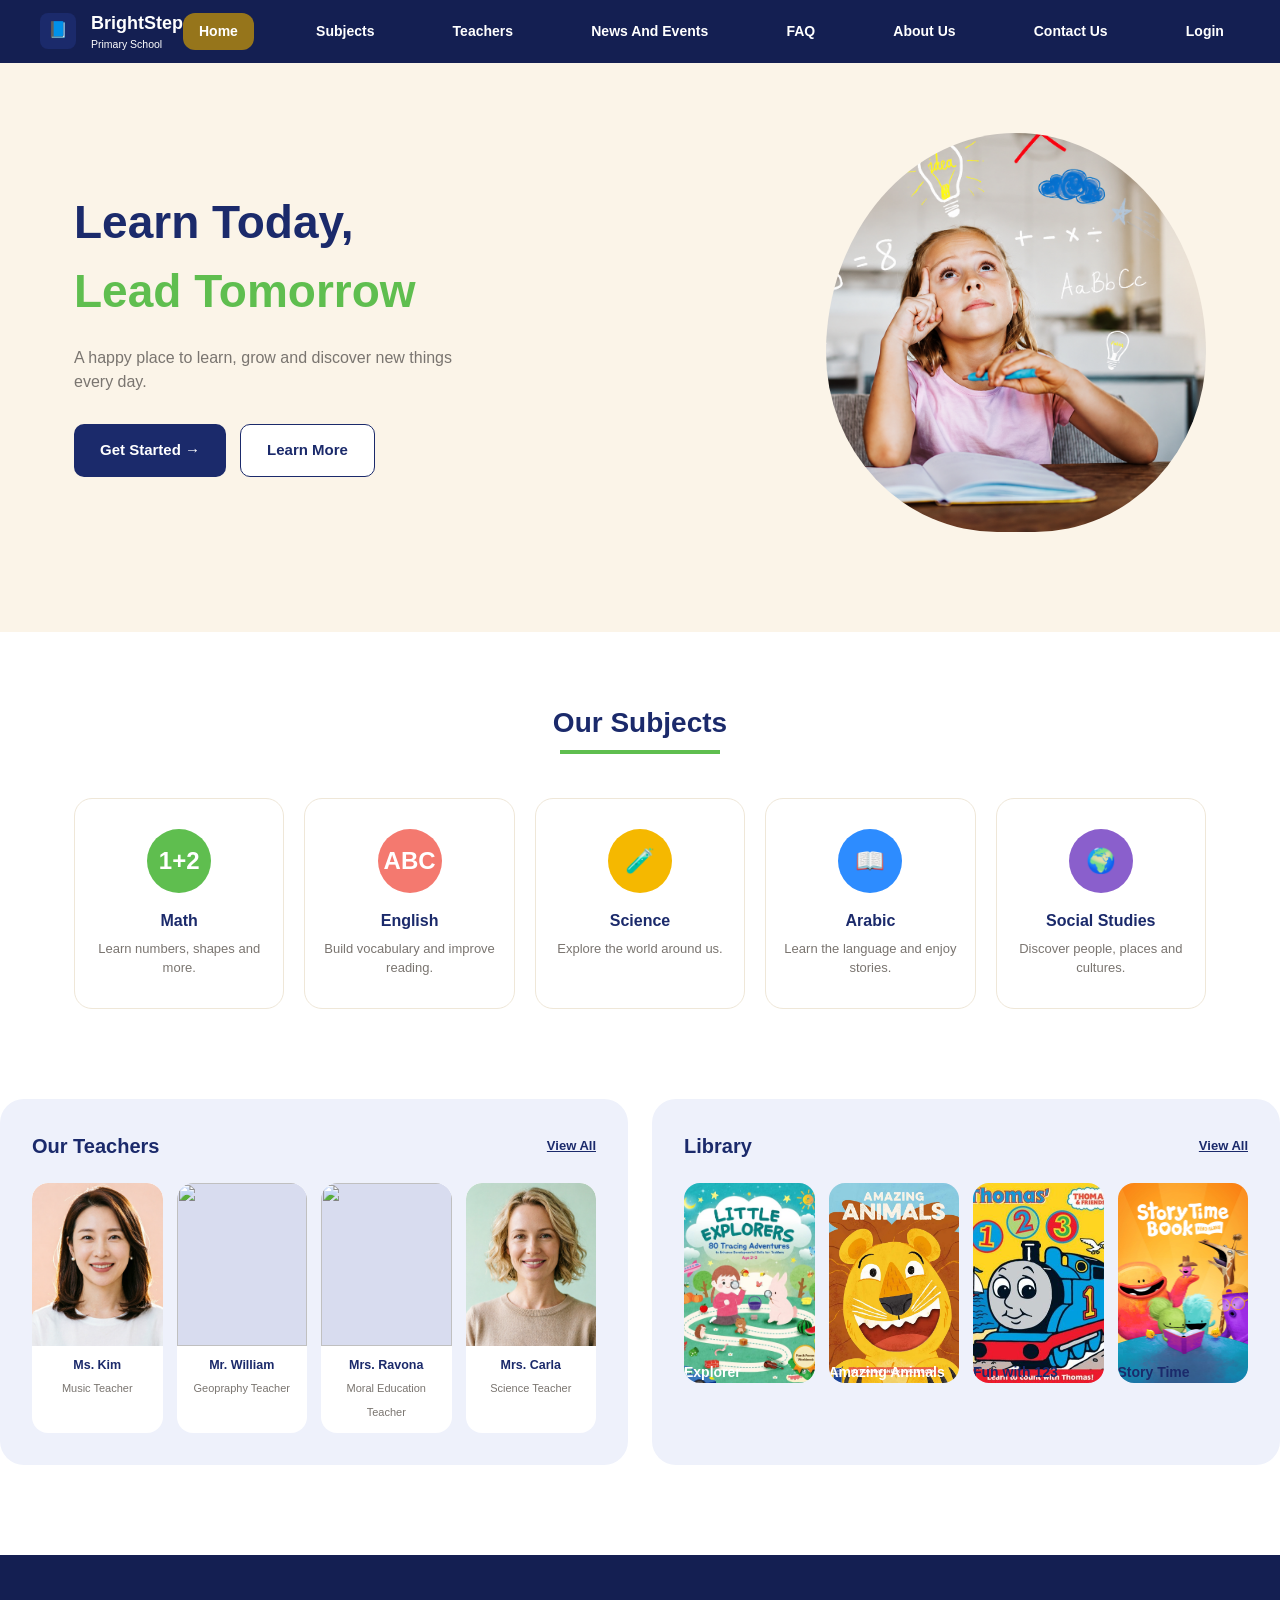
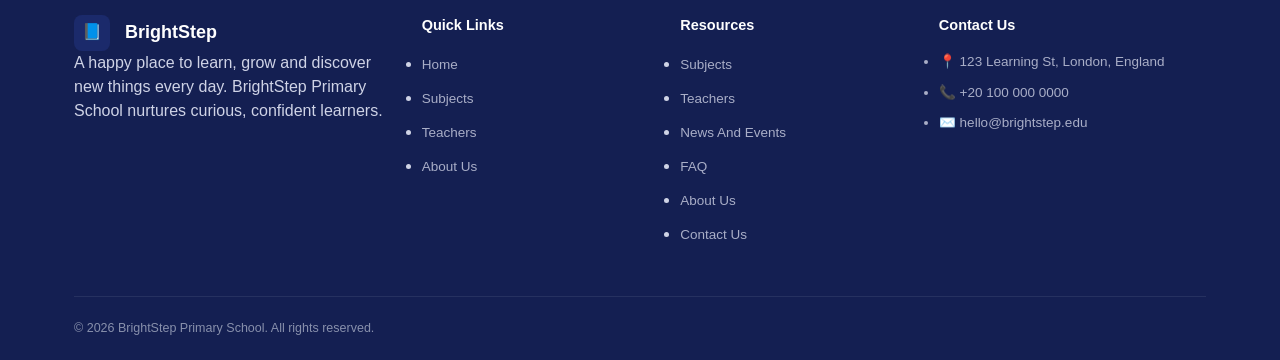
==== commit d5684a52: "Update index.html" ====
--- a/index.html
+++ b/index.html
@@ -75,16 +75,16 @@
     <div class="head"><h2>Our Teachers</h2><a href="teachers.html">View All</a></div>
     <div class="teach-grid">
       <div class="teach-card"><div class="teach-photo">
-        <img src="te1.png/pictures">
+        <img src="pictures/te4.png">
       </div><div class="info"><b>Ms. Kim</b><span>Music Teacher</span></div></div>
       <div class="teach-card"><div class="teach-photo">
         <img src="te2.png/pictures">
       </div><div class="info"><b>Mr. William</b><span>Geopraphy Teacher</span></div></div>
       <div class="teach-card"><div class="teach-photo">
-        <img src="te5.png/pictures">
+        <img src="pictures/te3.png">
       </div><div class="info"><b>Mrs. Ravona</b><span>Moral Education Teacher</span></div></div>
       <div class="teach-card"><div class="teach-photo">
-        <img src="te6.png/pictures">
+        <img src="pictures/te5.png">
       </div><div class="info"><b>Mrs. Carla</b><span>Science Teacher</span></div></div>
     </div>
   </div>
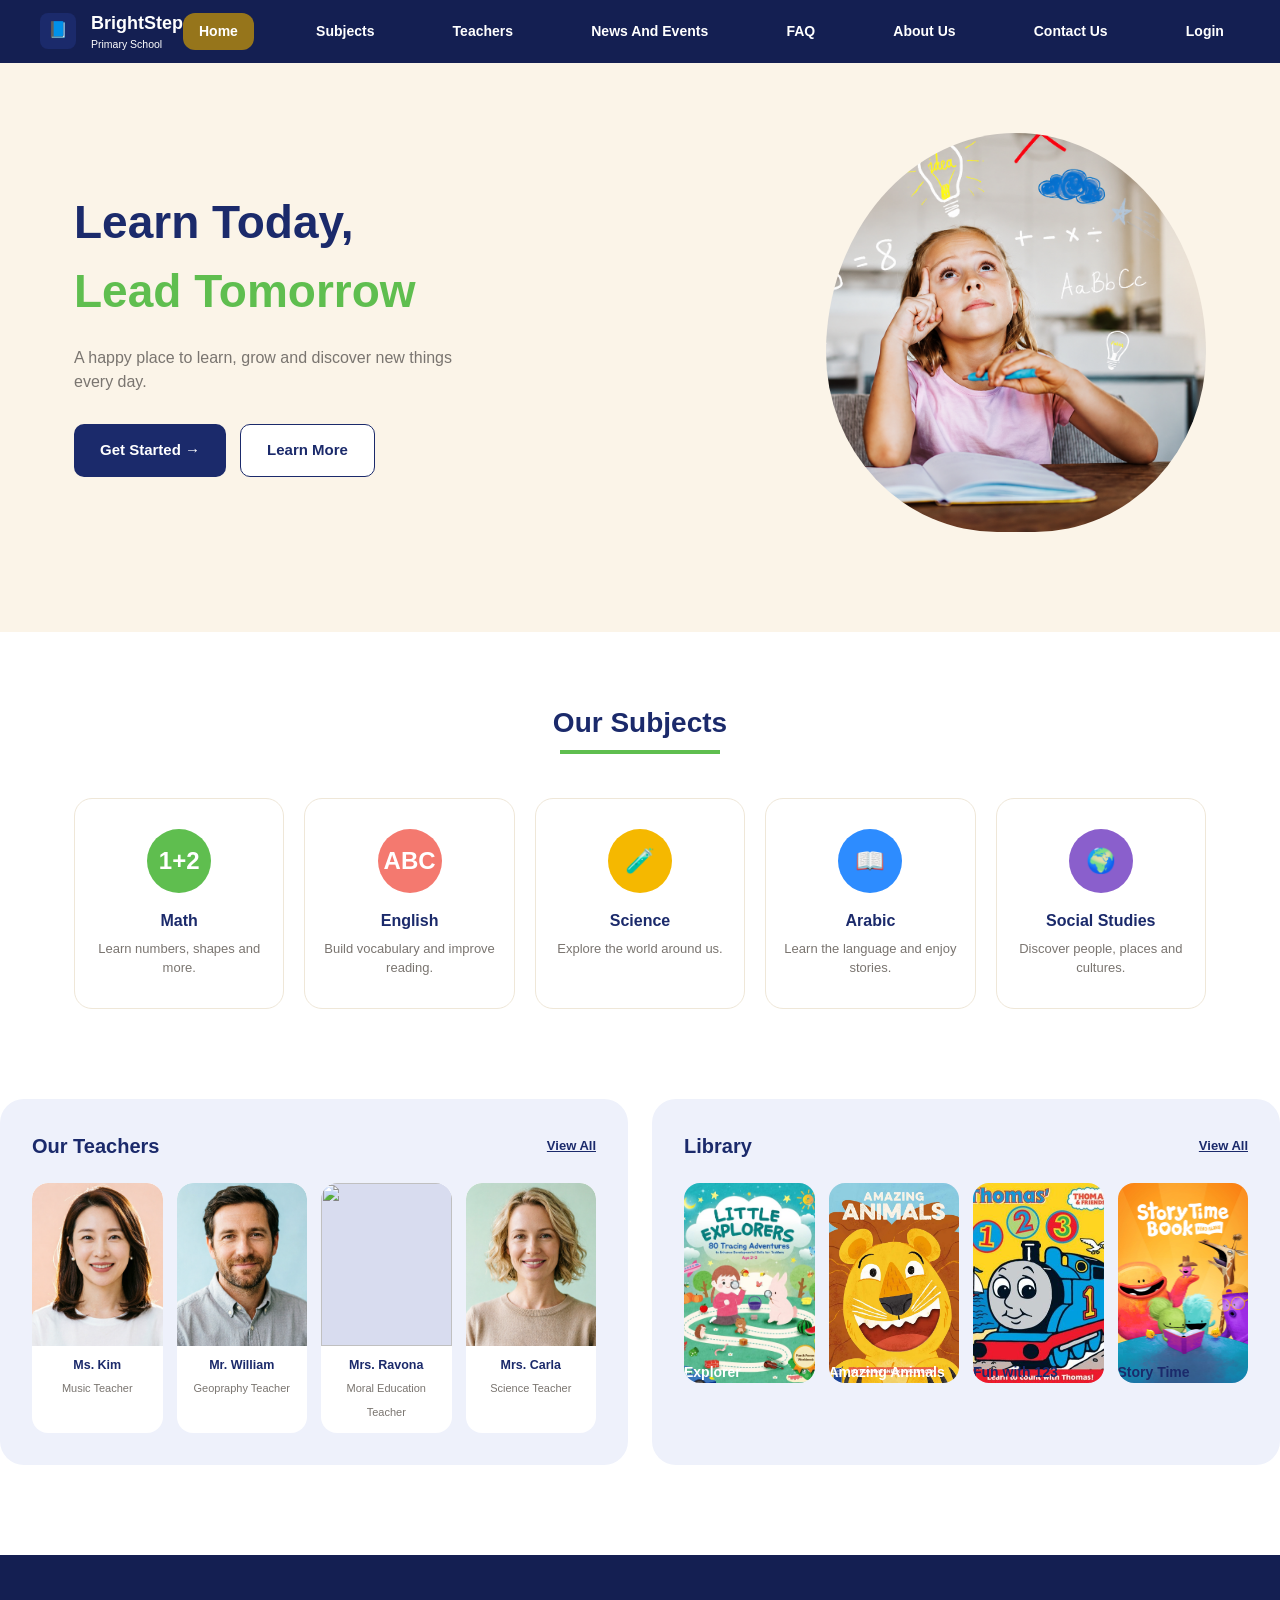
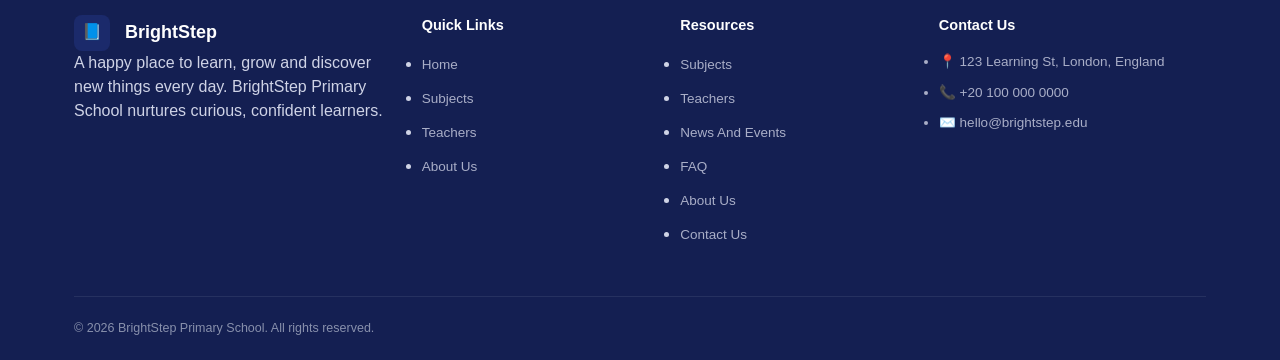
==== commit 4efa80a4: "Update index.html" ====
--- a/index.html
+++ b/index.html
@@ -78,7 +78,7 @@
         <img src="pictures/te4.png">
       </div><div class="info"><b>Ms. Kim</b><span>Music Teacher</span></div></div>
       <div class="teach-card"><div class="teach-photo">
-        <img src="te2.png/pictures">
+        <img src="pictures/te2.png">
       </div><div class="info"><b>Mr. William</b><span>Geopraphy Teacher</span></div></div>
       <div class="teach-card"><div class="teach-photo">
         <img src="pictures/te3.png">
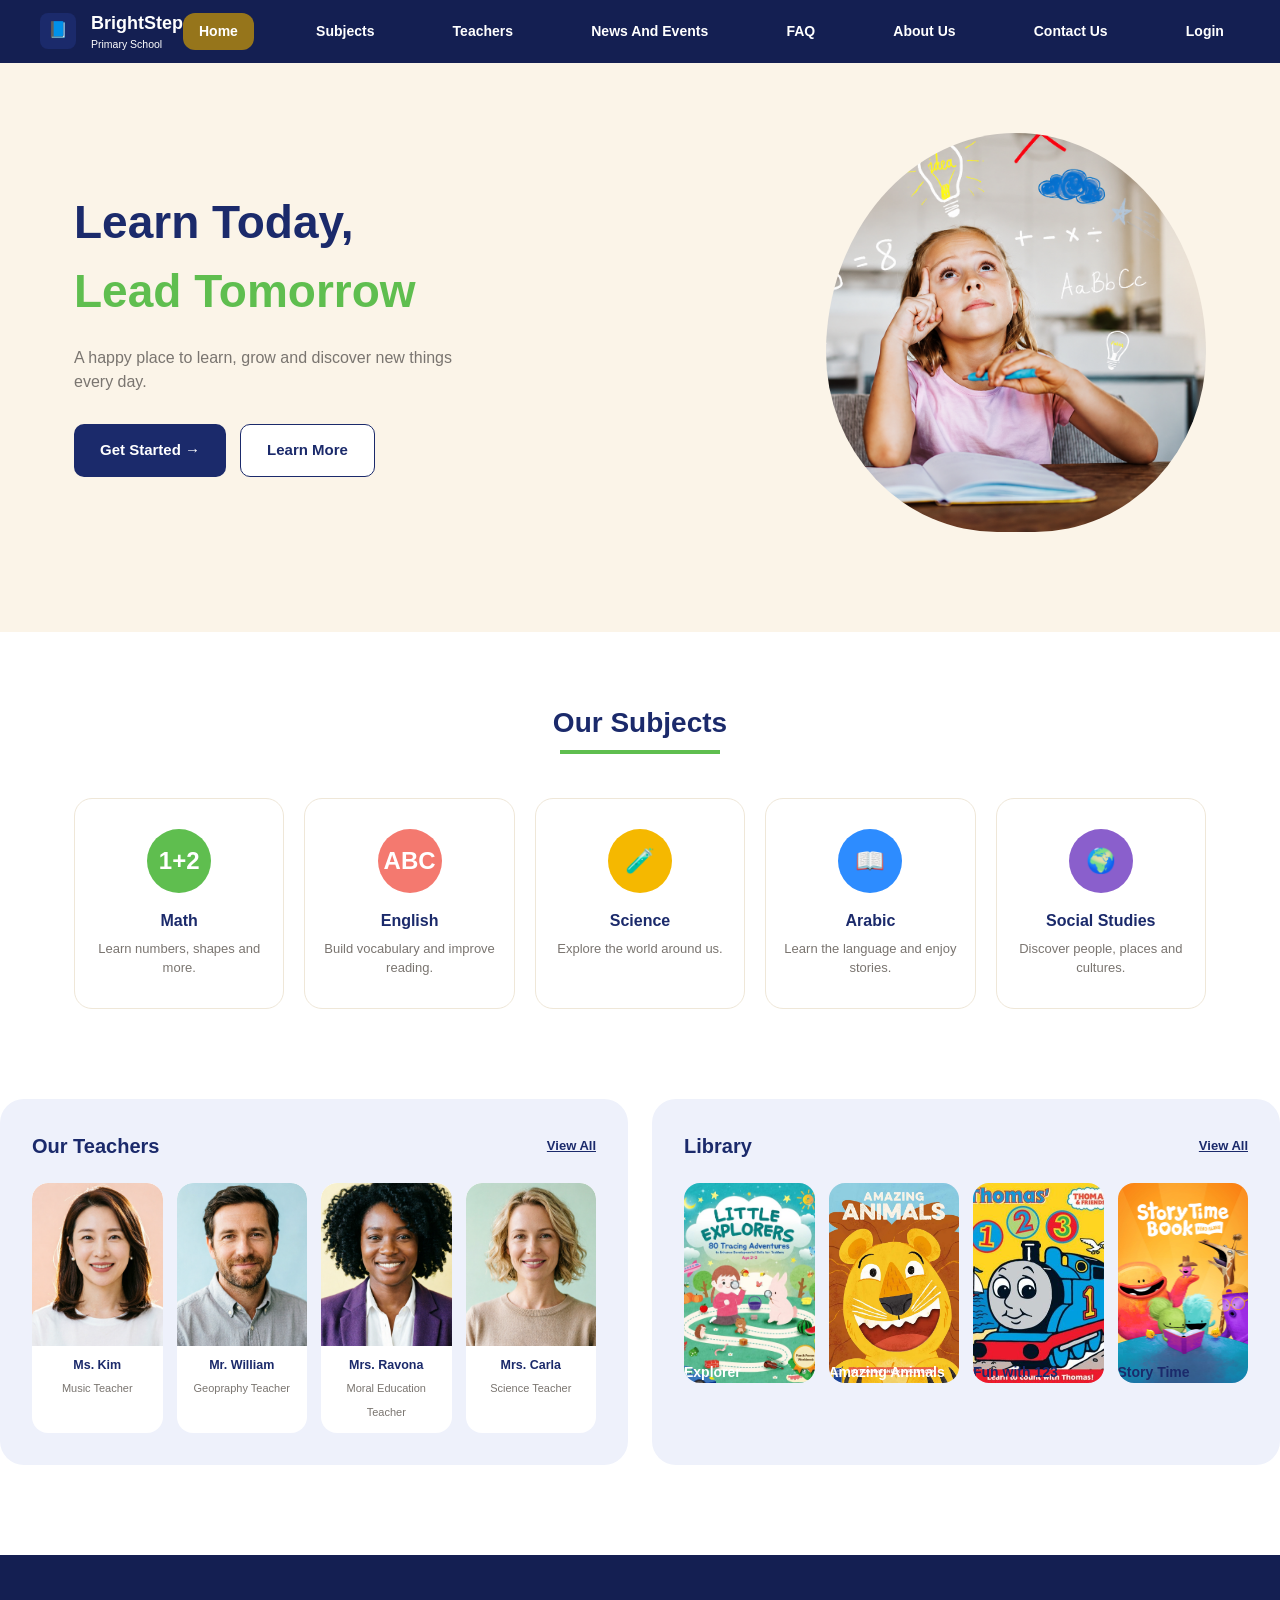
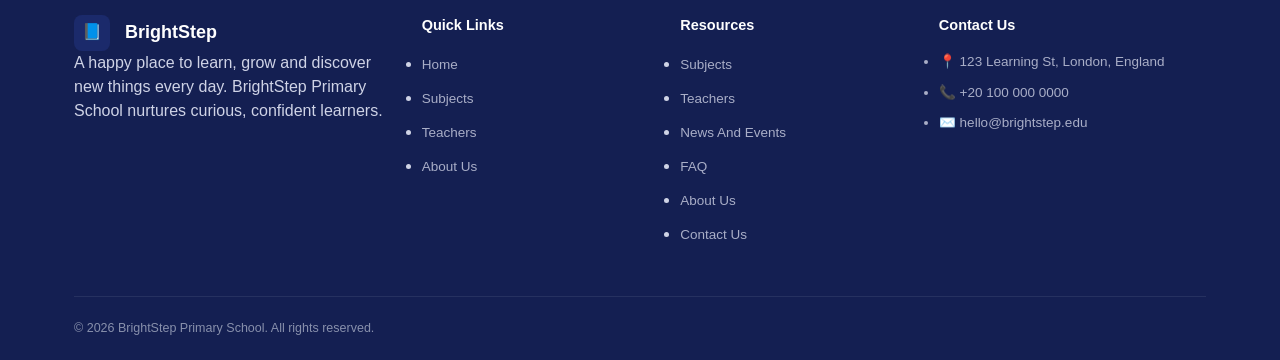
==== commit 10d0f6e5: "Update index.html" ====
--- a/index.html
+++ b/index.html
@@ -81,7 +81,7 @@
         <img src="pictures/te2.png">
       </div><div class="info"><b>Mr. William</b><span>Geopraphy Teacher</span></div></div>
       <div class="teach-card"><div class="teach-photo">
-        <img src="pictures/te3.png">
+        <img src="pictures/te3 (1).png">
       </div><div class="info"><b>Mrs. Ravona</b><span>Moral Education Teacher</span></div></div>
       <div class="teach-card"><div class="teach-photo">
         <img src="pictures/te5.png">
